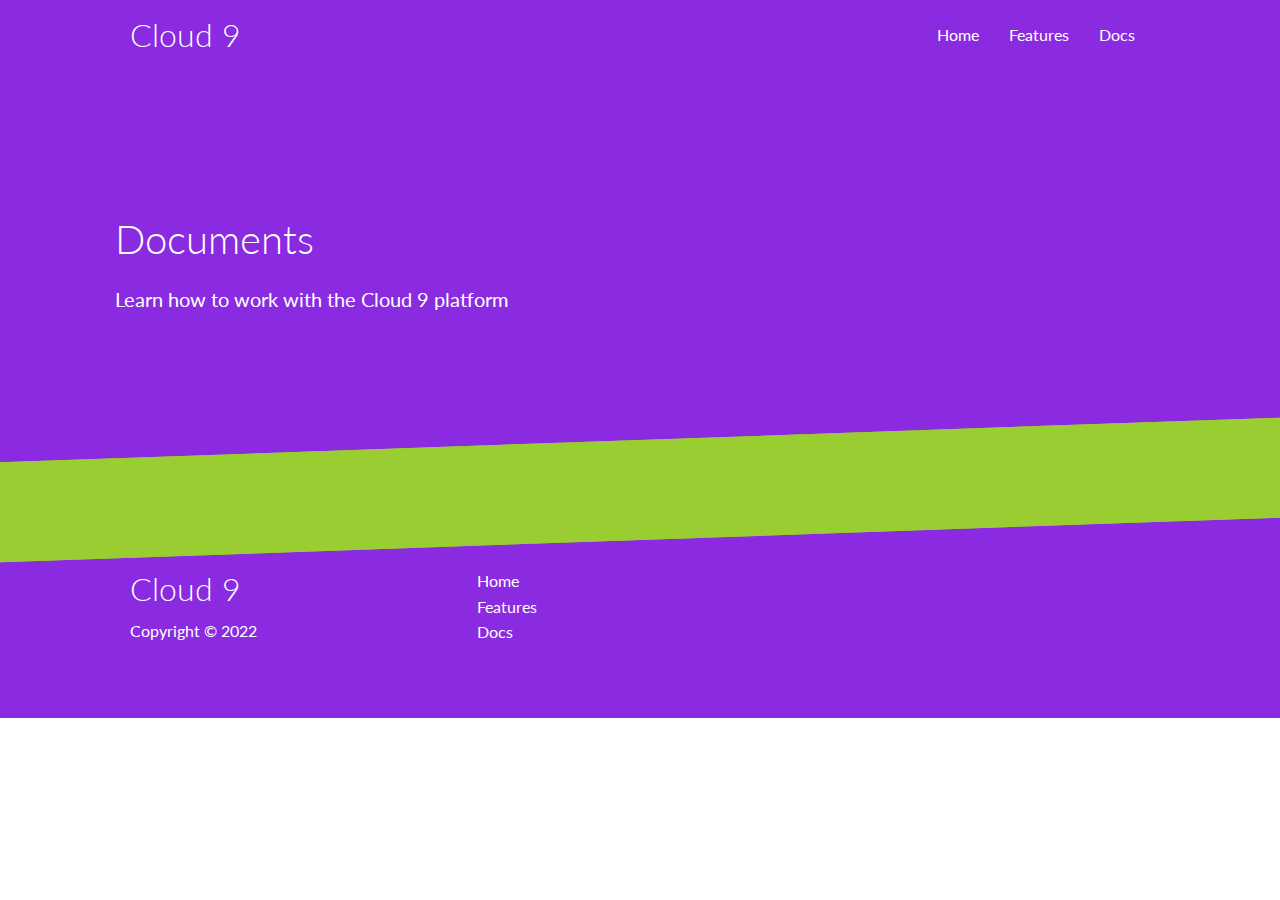
==== docs.html @ c3a2ac25 "create a docs page and add the head section, navbar, and footer" ====
<!DOCTYPE html>
<html lang="en">
<head>
    <meta charset="UTF-8">
    <meta http-equiv="X-UA-Compatible" content="IE=edge">
    <meta name="viewport" content="width=device-width, initial-scale=1.0">
    <link rel="stylesheet" href="https://cdnjs.cloudflare.com/ajax/libs/font-awesome/6.0.0-beta3/css/all.min.css" integrity="sha512-Fo3rlrZj/k7ujTnHg4CGR2D7kSs0v4LLanw2qksYuRlEzO+tcaEPQogQ0KaoGN26/zrn20ImR1DfuLWnOo7aBA==" crossorigin="anonymous" referrerpolicy="no-referrer" />
    <link rel="stylesheet" href="css/style.css">
    <link rel="stylesheet" href="css/utilities.css">
    <title>Cloud 9 | Cloud Hosting For Everyone</title>
</head>
<body>
    <!-- Navbar -->
    <div class="navbar ">
        <div class="container flex">
            <h1 class="logo">Cloud 9</h1>
            <nav>
                <ul>
                    <li><a href="index.html">Home</a></li>
                    <li><a href="features.html">Features</a></li>
                    <li><a href="docs.html">Docs</a></li>
                </ul>
            </nav>
        </div>
    </div>

<!-- Head -->
<section class="docs-head bg-primary py-3 showcase">
    <div class="container grid ">
        <div class="">
            <h1 class="xl">Documents</h1>
            <p class="lead">
               Learn how to work with the Cloud 9 platform
            </p>
    </div>
    <img src="image/docs.png" alt="">
    </div>
</section>


   <!-- Footer -->drk
   <footer class="footer bg-primary py-5">
       <div class="container grid grid-3">
           <div>
               <h1>Cloud 9</h1>
               <p>Copyright &copy; 2022</p>
           </div>
           <nav>
               <ul>
                   <li>
                       <a href="index.html">Home</a><br />
                       <a href="features.html">Features</a><br />
                       <a href="docs.html">Docs</a><br />
                   </li>
               </ul>
           </nav>
           <div class="social">
               <a href="#"><i class="fab fa-github fa-2x"></i></a>
               <a href="#"><i class="fab fa-facebook fa-2x"></i></a>
               <a href="#"><i class="fab fa-instagram fa-2x"></i></a>
               <a href="#"><i class="fab fa-twitter fa-2x"></i></a>
           </div>
       </div>
   </footer>
</body>
</html>
---- css/style.css ----
@import url("https://fonts.googleapis.com/css2?family=Lato:wght@300&display=swap");

:root {
  --primary-color: blueviolet;
  --secondary-color: violet;
  --dark-color: darkblue;
  --light-color: darkgrey;
}

* {
  box-sizing: border-box;
  padding: 0;
  margin: 0;
}

body {
  font-family: "Lato", sans-serif;
  color: #333;
  line-height: 1.6;
}

ul {
  list-style-type: none;
}

a {
  text-decoration: none;
  color: #333;
}

h1,
h2 {
  font-weight: 300;
  line-height: 1.2;
  margin: 10px 0;
}

p {
  margin: 10px 0;
}

img {
  width: 100%;
}

/* Navbar Styling */

.navbar {
  background-color: var(--primary-color);
  color: #fff;
  height: 70px;
}

.navbar ul {
  display: flex;
}

.navbar a {
  color: #fff;
  padding: 10px;
  margin: 0 5px;
}

.navbar a:hover {
  border-bottom: 2px #fff solid;
}
.navbar .flex {
  justify-content: space-between;
}

/* Showcase */
.showcase {
  height: 400px;
  background-color: var(--primary-color);
  color: #fff;
  position: relative;
}

.showcase h1 {
  font-size: 40px;
}

.showcase p {
  margin: 20px 0;
}

.showcase .grid {
  overflow: visible;
  grid-template-columns: 55% 45%;
  gap: 30px;
}

.showcase-form {
  position: relative;
  top: 60px;
  height: 350px;
  width: 400px;
  padding: 40px;
  z-index: 100;
}

.showcase-form .form-control {
  margin: 30px 0;
}

.showcase-form input[type="text"],
.showcase-form input[type="email"] {
  border: 0;
  border-bottom: 1 px solid #b4becb;
  width: 100%;
  padding: 3px;
  font-size: 16px;
}

.showcase-form input:focus {
  outline: none;
}

.showcase::before,
.showcase::after {
  content: "";
  position: absolute;
  height: 100px;
  bottom: -70px;
  right: 0;
  left: 0;
  background: yellowgreen;
  transform: skewY(-2deg);
  -webkit-transform: skewY(-2deg);
  -moz-transform: skewY(-2deg);
  -ms-transform: skewY(-2deg);
}

/* Stats */

.stats {
  padding-top: 100px;
  padding-bottom: 50px;
}

.stats-heading {
  max-width: 500px;
  margin: auto;
}

.stats .grid h3 {
  font-size: 35px;
}

.stats .grid p {
  font-size: 20px;
  font-weight: bold;
}

/* Cli */

.cli .grid {
  grid-template-columns: repeat(3, 1fr);
  grid-template-rows: repeat(2, 1fr);
}

.cli .grid > *:first-child {
  grid-column: 1 / span 2;
  grid-row: 1 / span 2;
}

/* Cloud */

.cloud.grid {
  grid-template-columns: 4fr 3fr;
}

/* Languages */

.languages .flex {
  flex-wrap: wrap;
}
.languages .card {
  text-align: center;
  margin: 18px 10px 40px;
  transition: transform 0.2s ease-out;
}

.languages .card h4 {
  font-size: 20px;
  margin-bottom: 10px;
}

.languages .card:hover {
  transform: translateY(-15px);
}

/* Features */
.features-head img {
  width: 200px;
  justify-self: flex-end;
}

.features-sub-head img {
  width: 300px;
  justify-self: flex-end;
  
}


.features-main .card > i {
  margin-right: 20px;



}

.features-main .grid {
  padding: 30px;
  
}

.features-main .grid >*:first-child{
  grid-column: 1 / span3;
}

.features-main .grid >*:nth-child(2){
  grid-column: 1 / span2;
}

/* Footer  */

.footer .social a {
  margin: 0 10px;
}

/* Media queries for tablets and under */

@media (max-width: 768px) {
   
    .grid,
    .showcase .grid,
    .stats .grid,
    .cli .grid,
    .cloud .grid,
    .cloud .grid {
      grid-template-columns: 1fr;
      grid-template-rows: 1fr;
    }
    .showcase {
      height:auto;

    }

    .showcase-text {
      text-align: center;
      margin-top: 40px;
    }
    .showcase-form {
      justify-self: center;
      margin: auto;
    }
    .cli .grid > *:first-child {
      grid-column: 1;
      grid-row: 1;
    }
    
    } 

  



/*Media queries for Mobile */
@media (max-width: 500px) {
  .navbar {
    height: 110px;
  }

  .navbar .flex {
    flex-direction: column; 
  }

  .navbar ul {
    padding: 10px;
    background-color: rgba(0, 0, 0, 0.1);
  } 
}
---- css/utilities.css ----
.container {
  max-width: 1100px;
  margin: 0 auto;
  overflow: auto;
  padding: 0 40px;
}

.card {
  background-color: white;
  color: #333;
  border-radius: 10px;
  box-shadow: 0 3px 10px rgba(0, 0, 0, 0.2);
  padding: 20px;
  margin: 10px;
}

.btn {
  display: inline-block;
  padding: 10px 30px;
  cursor: pointer;
  background: var(--primary-color);
  color: #fff;
  border: none;
  border-radius: 5px;
}

.btn-outline {
  background-color: transparent;
  border: 5px #fff solid;
}

.btn:hover {
  transform: scale(1.3);
}

/* Backgrounds and colored buttons */
.bg-primary,
.btn-primary {
  background-color: var(--primary-color);
  color: white;
}

.bg-secondary,
.btn-secondary {
  background-color: var(--secondary-color);
  color: white;
}

.bg-dark,
.btn-dark {
  background-color: var(--dark-color);
  color: white;
}

.bg-primary a,
.btn-primary a,
.bg-secondary a,
.btn-secondary a,
.bg-dark a,
.btn-dark a {
  color: white;
}
.bg-light,
.btn-light {
  background-color: var(--light-color);
  color: #333;
}

/* Text Sizes */

.lead {
  font-size: 20px;
}

.sm {
  font-size: 1rem;
}

.md {
  font-size: 2rem;
}

.lg {
  font-size: 3rem;
}

.xl {
  font-size: 4rem;
}

.text-center {
  text-align: center;
}

.flex {
  display: flex;
  justify-content: center;
  align-items: center;
  height: 100%;
}

.grid {
  display: grid;
  grid-template-columns: repeat(2, 1fr);
  gap: 20px;
  justify-content: center;
  align-items: center;
  height: 100%;
}

.grid-3 {
  grid-template-columns: repeat(3, 1fr);
}

/* Margin */
.my-1 {
  margin: 1rem 0;
}

.my-2 {
  margin: 1.5rem 0;
}

.my-3 {
  margin: 2rem 0;
}

.my-4 {
  margin: 3rem 0;
}

.my-5 {
  margin: 4rem 0;
}

.m-1 {
  margin: 1rem;
}

.m-2 {
  margin: 1.5rem;
}

.m-3 {
  margin: 2rem;
}

.m-4 {
  margin: 3rem;
}

.m-5 {
  margin: 4rem;
}

/* Padding */

.py-1 {
  padding: 1rem 0;
}

.py-2 {
  padding: 1.5rem 0;
}

.py-3 {
  padding: 2rem 0;
}

.py-4 {
  padding: 3rem 0;
}

.py-5 {
  padding: 4rem 0;
}

.p-1 {
  padding: 1rem;
}

.p-2 {
  padding: 1.5rem;
}

.p-3 {
  padding: 2rem;
}

.p-4 {
  padding: 3rem;
}

.p-5 {
  padding: 4rem;
}
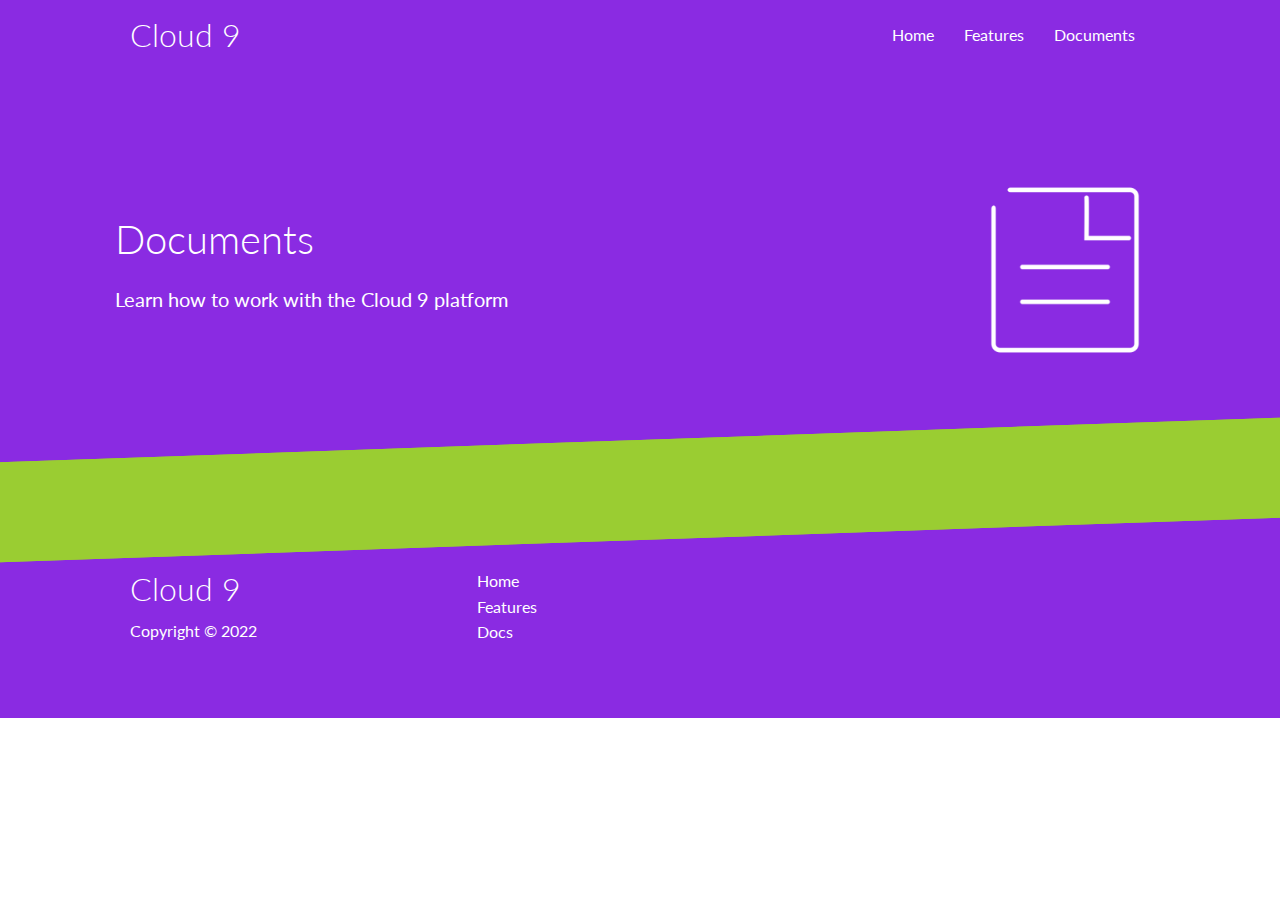
==== commit 133970a8: "change spelling of docs to documents in navbar links area" ====
--- a/docs.html
+++ b/docs.html
@@ -18,7 +18,7 @@
                 <ul>
                     <li><a href="index.html">Home</a></li>
                     <li><a href="features.html">Features</a></li>
-                    <li><a href="docs.html">Docs</a></li>
+                    <li><a href="docs.html">Documents</a></li>
                 </ul>
             </nav>
         </div>
--- a/css/style.css
+++ b/css/style.css
@@ -191,7 +191,8 @@
 }
 
 /* Features */
-.features-head img {
+.features-head img,
+.docs-head img {
   width: 200px;
   justify-self: flex-end;
 }
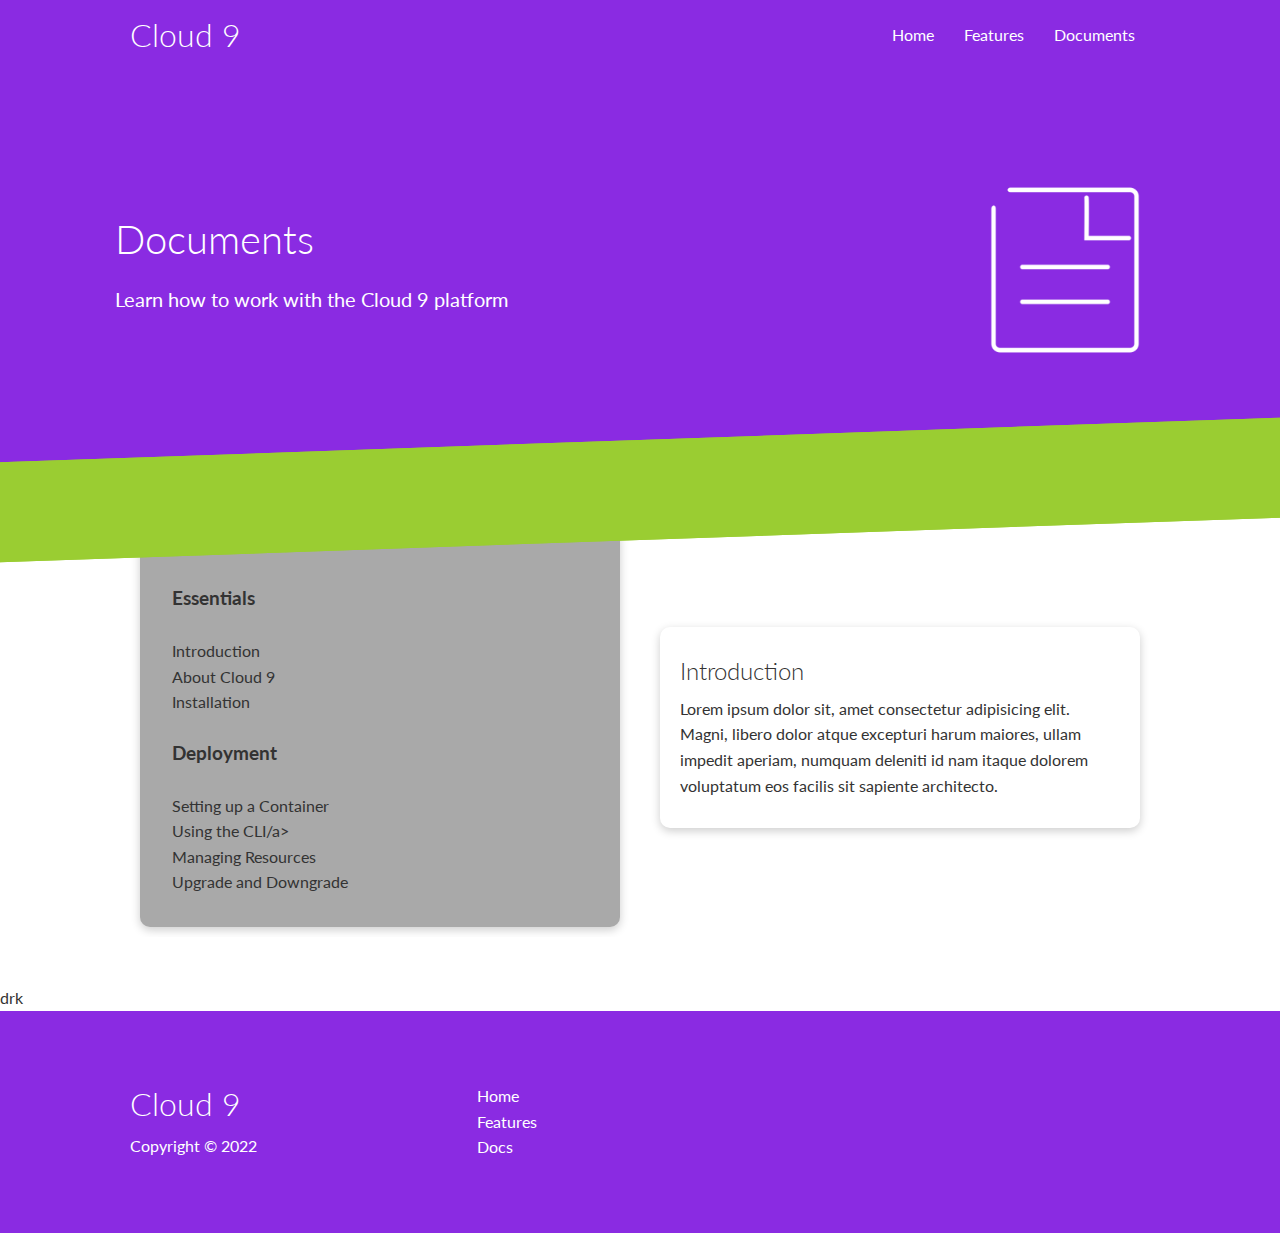
==== commit 11b386f8: "resize docs page image and card with links and introduction paragraph" ====
--- a/docs.html
+++ b/docs.html
@@ -36,7 +36,40 @@
     <img src="image/docs.png" alt="">
     </div>
 </section>
-
+<!--Docs Main -->
+<section class="docs-main my-4">
+    <div class="container grid">
+        <div class="card bg-light p-3">
+            <h3 class="my-2">
+                Essentials
+            </h3>
+            <nav>
+                <ul>
+                    <li><a href="#">Introduction</a></li>
+                    <li><a href="#">About Cloud 9</a></li>
+                    <li><a href="#">Installation</a></li>
+                </ul>
+            </nav>
+            <h3 class="my-2">
+                Deployment
+            </h3>
+            <nav>
+                <ul>
+                    <li><a href="#">Setting up a  Container</a></li>
+                    <li><a href="#">Using the CLI/a></li>
+                    <li><a href="#">Managing Resources</a></li>
+                    <li><a href="#">Upgrade and Downgrade</a></li>
+                </ul>
+            </nav>
+            
+        </div>
+        <div class="card">
+            <h2>Introduction</h2>
+        <p>Lorem ipsum dolor sit, amet consectetur adipisicing elit. Magni, libero dolor atque excepturi harum maiores, ullam impedit aperiam, numquam deleniti id nam itaque dolorem voluptatum eos facilis sit sapiente architecto.</p>
+        </div>
+        
+    </div>
+</section>
 
    <!-- Footer -->drk
    <footer class="footer bg-primary py-5">
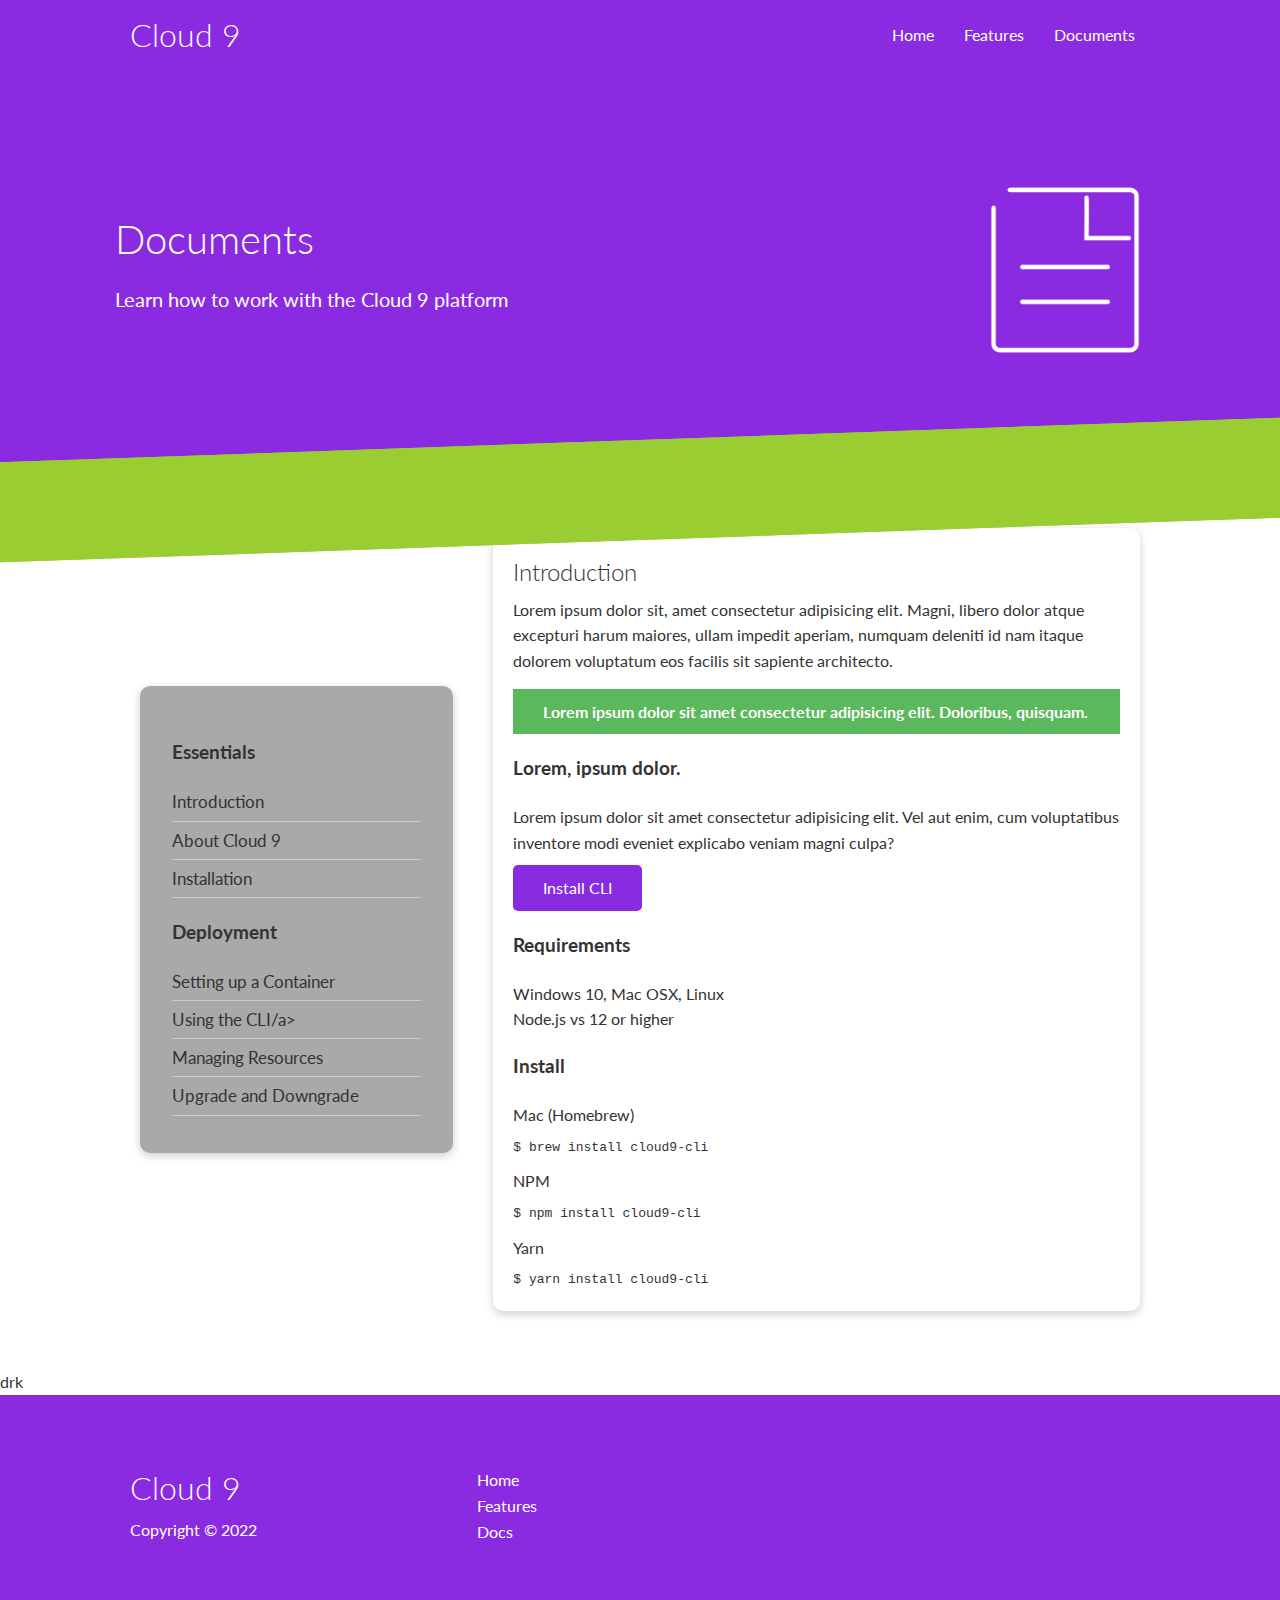
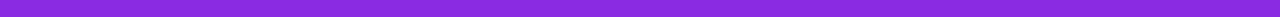
==== commit 2907ceba: "add text to second card in grid layout" ====
--- a/docs.html
+++ b/docs.html
@@ -66,6 +66,26 @@
         <div class="card">
             <h2>Introduction</h2>
         <p>Lorem ipsum dolor sit, amet consectetur adipisicing elit. Magni, libero dolor atque excepturi harum maiores, ullam impedit aperiam, numquam deleniti id nam itaque dolorem voluptatum eos facilis sit sapiente architecto.</p>
+        <div class="alert alert-success">
+            <i class="fas fa-info"></i> Lorem ipsum dolor sit amet consectetur adipisicing elit. Doloribus, quisquam.
+        </div>
+        <h3>Lorem, ipsum dolor.</h3>
+        <p>Lorem ipsum dolor sit amet consectetur adipisicing elit. Vel aut enim, cum voluptatibus inventore modi eveniet explicabo veniam magni culpa?</p>
+       <a href="#" class="btn btn-primary">Install CLI</a>
+
+       <h3>Requirements</h3>
+       <ul>
+           <li>Windows 10, Mac OSX, Linux</li>
+           <li>Node.js vs 12 or higher </li>
+       </ul>
+
+       <h3>Install</h3>
+       <p>Mac (Homebrew)</p>
+       <pre><code>$ brew install cloud9-cli</code></pre>
+       <p>NPM</p>
+       <pre><code>$ npm install cloud9-cli</code></pre>
+       <p>Yarn</p>
+       <pre><code>$ yarn install cloud9-cli</code></pre>
         </div>
         
     </div>
--- a/css/style.css
+++ b/css/style.css
@@ -5,6 +5,9 @@
   --secondary-color: violet;
   --dark-color: darkblue;
   --light-color: darkgrey;
+  --success-color: #5cb85c; 
+  --error-color: #d9534f; 
+
 }
 
 * {
@@ -224,6 +227,31 @@
   grid-column: 1 / span2;
 }
 
+/* Docs */
+.docs-main h3 {
+  margin: 20px 0;
+
+}
+
+.docs-main .grid {
+  grid-template-columns: 1fr 2fr;
+ /* align-items: flex-end;*/
+
+}
+
+.docs-main nav li {
+  font-size: 17px;
+  padding-bottom: 5px;
+  margin-bottom: 5px;
+  border-bottom: 1px #ccc solid;
+}
+
+.docs-main a:hover {
+  font-weight: bold;
+  
+}
+
+
 /* Footer  */
 
 .footer .social a {
--- a/css/utilities.css
+++ b/css/utilities.css
@@ -92,6 +92,30 @@
   text-align: center;
 }
 
+/* Alert */
+.alert {
+  background-color: var(--light-color);
+  padding: 10px 20px;
+  font-weight: bold;
+  margin: 15px 0;
+}
+
+.alert i {
+  margin-right: 10px;
+
+}
+
+.alert-success {
+  background-color: var(--success-color);
+  color: #fff;
+  
+}
+.alert-error {
+  background-color: var(--error-color);
+  color: #fff;
+
+}
+
 .flex {
   display: flex;
   justify-content: center;
